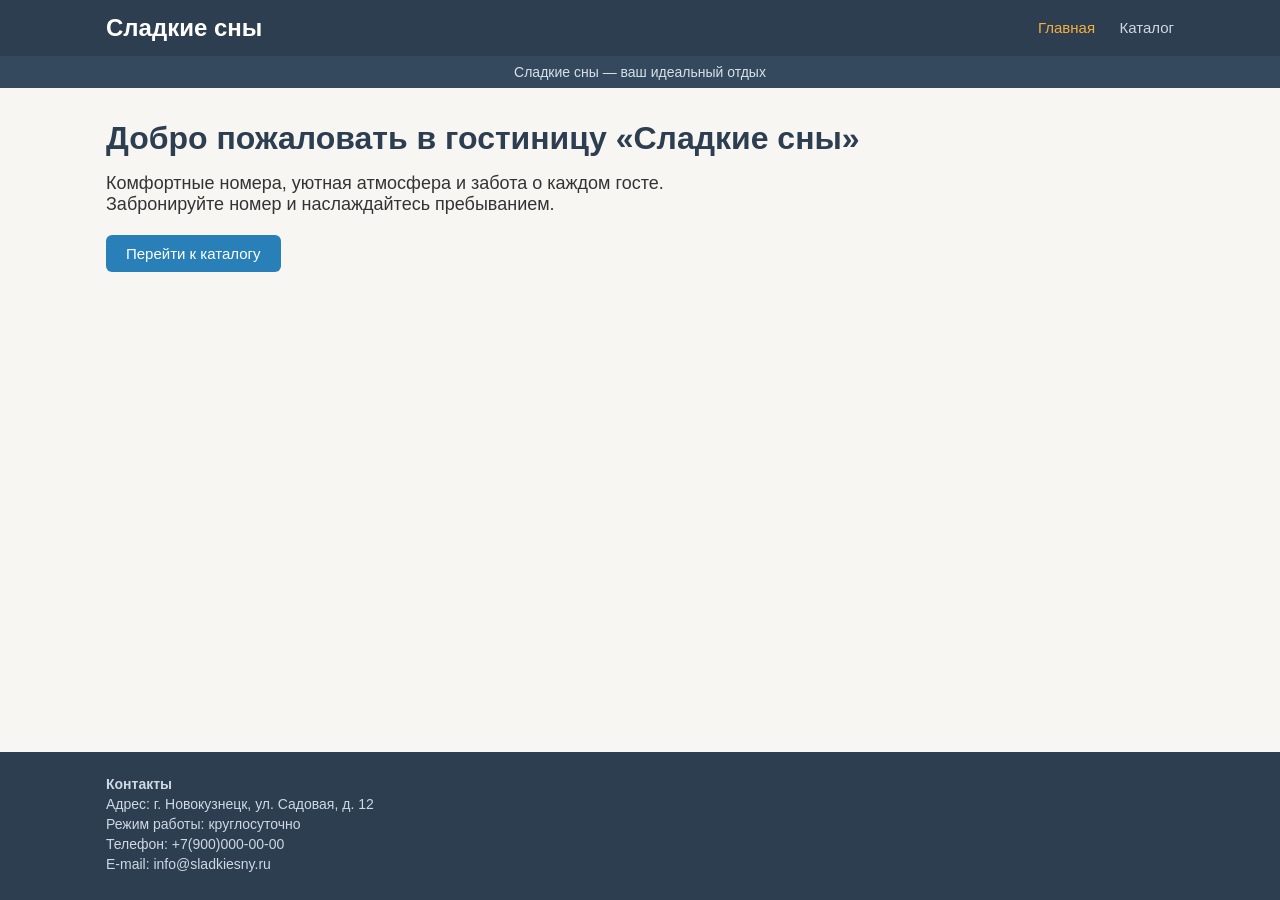
==== demo/index.html @ 1d1d8c5c "Добавить статичную GitHub Pages версию: демо сайта и навигация по заданиям - Корневой index.html — н" ====
<!DOCTYPE html>
<html lang="ru">
<head>
<meta charset="UTF-8">
<meta name="viewport" content="width=device-width, initial-scale=1.0">
<title>Сладкие сны — гостиница</title>
<link rel="stylesheet" href="assets/css/style.css">
</head>
<body>
<header class="site-header">
  <div class="container header-inner">
    <a href="index.html" class="logo">Сладкие сны</a>
    <nav class="main-nav">
      <a href="index.html" class="active">Главная</a>
      <a href="catalog.html">Каталог</a>
    </nav>
  </div>
  <div class="slogan">Сладкие сны — ваш идеальный отдых</div>
</header>

<main class="container page">
  <section class="hero">
    <h1>Добро пожаловать в гостиницу «Сладкие сны»</h1>
    <p>Комфортные номера, уютная атмосфера и забота о каждом госте.
       Забронируйте номер и наслаждайтесь пребыванием.</p>
    <a href="catalog.html" class="btn btn-primary">Перейти к каталогу</a>
  </section>
</main>

<footer class="site-footer">
  <div class="container footer-inner">
    <div class="contacts">
      <p><strong>Контакты</strong></p>
      <p>Адрес: г. Новокузнецк, ул. Садовая, д. 12</p>
      <p>Режим работы: круглосуточно</p>
      <p>Телефон: +7(900)000-00-00</p>
      <p>E-mail: info@sladkiesny.ru</p>
    </div>
  </div>
</footer>
</body>
</html>
---- demo/assets/css/style.css ----
* {
  margin: 0;
  padding: 0;
  box-sizing: border-box;
}

body {
  font-family: 'Segoe UI', Arial, sans-serif;
  color: #333;
  background: #f7f6f3;
  display: flex;
  flex-direction: column;
  min-height: 100vh;
}

.container {
  width: 100%;
  max-width: 1100px;
  margin: 0 auto;
  padding: 0 16px;
}

.site-header {
  background: #2c3e50;
  color: #fff;
}

.header-inner {
  display: flex;
  align-items: center;
  justify-content: space-between;
  padding: 14px 16px;
}

.logo {
  font-size: 24px;
  font-weight: 700;
  color: #fff;
  text-decoration: none;
}

.main-nav a {
  color: #cfd8e3;
  text-decoration: none;
  margin-left: 20px;
  font-size: 15px;
}

.main-nav a.active,
.main-nav a:hover {
  color: #f5b041;
}

.slogan {
  background: #34495e;
  text-align: center;
  padding: 8px;
  font-size: 14px;
  color: #d7e1ea;
}

.page {
  flex: 1;
  width: 100%;
  max-width: 1100px;
  margin: 0 auto;
  padding: 32px 16px;
}

h1 {
  margin-bottom: 16px;
  color: #2c3e50;
}

.hero h1 {
  font-size: 32px;
}

.hero p {
  font-size: 18px;
  max-width: 640px;
  margin-bottom: 20px;
}

.btn {
  display: inline-block;
  padding: 10px 20px;
  border: none;
  border-radius: 6px;
  cursor: pointer;
  text-decoration: none;
  font-size: 15px;
}

.btn-primary {
  background: #2980b9;
  color: #fff;
}

.btn-primary:hover {
  background: #1f6da3;
}

.btn-secondary {
  background: #95a5a6;
  color: #fff;
}

.btn-secondary:hover {
  background: #7f9496;
}

.btn-danger {
  background: #c0392b;
  color: #fff;
}

.btn-danger:hover {
  background: #a93226;
}

.btn-success {
  background: #27ae60;
  color: #fff;
}

.btn-success:hover {
  background: #229954;
}

.result-count {
  margin-bottom: 16px;
  color: #555;
}

/* Каталог */
.filter-form {
  background: #fff;
  border: 1px solid #e0e0e0;
  border-radius: 8px;
  padding: 16px;
  margin-bottom: 24px;
  display: flex;
  flex-wrap: wrap;
  gap: 16px;
  align-items: flex-end;
}

.filter-group label {
  display: block;
  font-size: 13px;
  color: #555;
  margin-bottom: 4px;
}

.filter-group select,
.filter-group input {
  padding: 8px;
  border: 1px solid #ccc;
  border-radius: 6px;
  min-width: 170px;
  font-size: 14px;
}

.filter-actions {
  display: flex;
  gap: 8px;
}

.room-grid {
  display: grid;
  grid-template-columns: repeat(auto-fill, minmax(280px, 1fr));
  gap: 24px;
}

.room-card {
  background: #fff;
  border: 1px solid #e0e0e0;
  border-radius: 8px;
  overflow: hidden;
  display: flex;
  flex-direction: column;
}

.room-card img {
  width: 100%;
  height: 170px;
  object-fit: cover;
  background: #d6d6d6;
}

.room-card h2 {
  font-size: 20px;
  padding: 12px 16px 0;
  color: #2c3e50;
}

.price {
  padding: 6px 16px;
  font-weight: 700;
  color: #2980b9;
  font-size: 17px;
}

.features {
  padding: 0 16px 12px;
  list-style: none;
  flex: 1;
}

.features li::before {
  content: '•';
  color: #7fb3d5;
  margin-right: 6px;
}

.room-card .btn {
  margin: 0 16px 16px;
}

.empty-state {
  color: #777;
  font-size: 16px;
}

/* Бронирование */
.room-summary {
  font-size: 18px;
  background: #eaf2f8;
  padding: 12px 16px;
  border-radius: 8px;
  margin-bottom: 20px;
}

.booking-form {
  background: #fff;
  border: 1px solid #e0e0e0;
  border-radius: 8px;
  padding: 24px;
  max-width: 560px;
}

.form-field {
  margin-bottom: 16px;
}

.form-field label {
  display: block;
  margin-bottom: 6px;
  font-weight: 600;
  color: #444;
}

.form-field input {
  width: 100%;
  padding: 10px;
  border: 1px solid #ccc;
  border-radius: 6px;
  font-size: 15px;
}

.form-field input.invalid {
  border-color: #e74c3c;
}

.error-text {
  color: #e74c3c;
  font-size: 13px;
  margin-top: 4px;
}

.alert {
  padding: 12px 16px;
  border-radius: 8px;
  margin-bottom: 16px;
  max-width: 560px;
}

.alert-error {
  background: #fdecea;
  color: #c0392b;
  border: 1px solid #f5b7b1;
}

.success-message {
  background: #d4efdf;
  color: #1e8449;
  padding: 12px 16px;
  border-radius: 8px;
  margin-bottom: 16px;
  max-width: 560px;
  font-weight: 600;
}

/* Формы общего вида (логин, админ) */
.auth-form {
  background: #fff;
  border: 1px solid #e0e0e0;
  border-radius: 8px;
  padding: 24px;
  max-width: 400px;
}

.auth-form .form-field input {
  width: 100%;
}

/* Подвал */
.site-footer {
  background: #2c3e50;
  color: #cfd8e3;
  padding: 24px 0;
  margin-top: auto;
}

.footer-inner .contacts p {
  margin-bottom: 4px;
  font-size: 14px;
}

/* Панель администратора */
.auth-wrap {
  max-width: 440px;
}

.admin-actions {
  margin: 0 0 20px;
  display: flex;
  gap: 8px;
}

.admin-table {
  width: 100%;
  border-collapse: collapse;
  background: #fff;
  border: 1px solid #e0e0e0;
  border-radius: 8px;
  overflow: hidden;
}

.admin-table th,
.admin-table td {
  padding: 12px 14px;
  border-bottom: 1px solid #ececec;
  text-align: left;
  font-size: 14px;
  vertical-align: top;
}

.admin-table th {
  background: #2c3e50;
  color: #fff;
  font-weight: 600;
}

.admin-table tr:last-child td {
  border-bottom: none;
}

.admin-table small {
  color: #777;
}

.status {
  display: inline-block;
  padding: 3px 10px;
  border-radius: 12px;
  font-size: 13px;
  font-weight: 600;
}

.status-новая {
  background: #fef3c7;
  color: #92600a;
}

.status-одобрена {
  background: #d4efdf;
  color: #1e8449;
}

.status-отклонена {
  background: #fdecea;
  color: #c0392b;
}

.actions {
  white-space: nowrap;
}

.actions .inline-form {
  display: inline-block;
  margin-right: 4px;
}

.btn-sm {
  padding: 6px 12px;
  font-size: 13px;
}

.hint {
  color: #777;
  font-size: 13px;
  margin: -6px 0 14px;
}

.inline-form {
  display: inline;
}
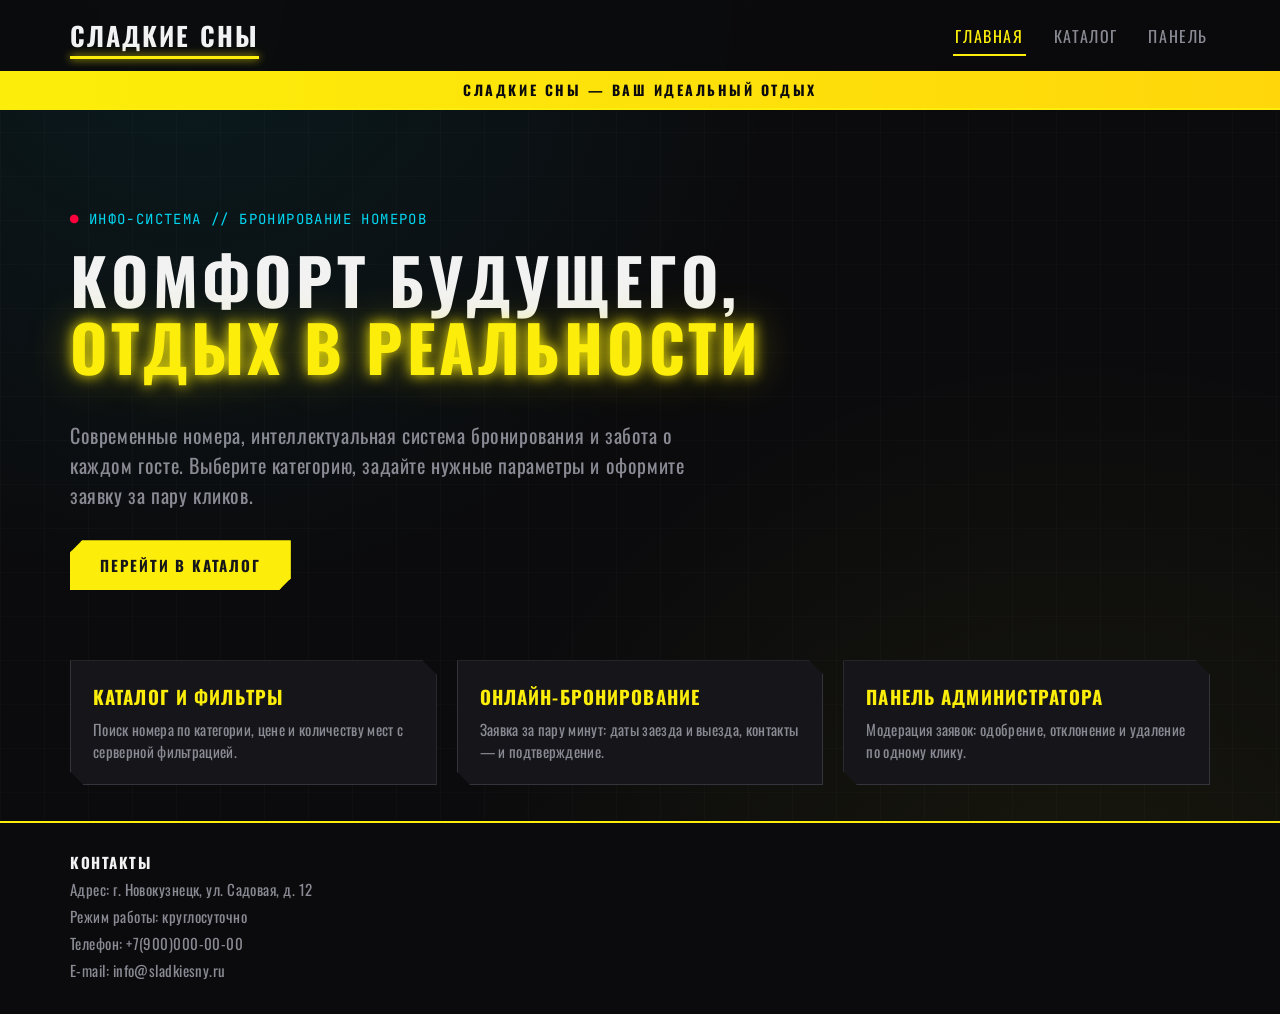
==== commit 0bd9ee60: "Киберпанк-стиль интерфейса: неоновая главная, маска телефона, слайдер картинок - Неоновый киберпанк-" ====
--- a/demo/index.html
+++ b/demo/index.html
@@ -3,8 +3,11 @@
 <head>
 <meta charset="UTF-8">
 <meta name="viewport" content="width=device-width, initial-scale=1.0">
-<title>Сладкие сны — гостиница</title>
+<title>Сладкие сны — бронь номера</title>
 <link rel="stylesheet" href="assets/css/style.css">
+<link rel="preconnect" href="https://fonts.googleapis.com">
+<link rel="preconnect" href="https://fonts.gstatic.com" crossorigin>
+<link href="https://fonts.googleapis.com/css2?family=Oswald:wght@300;400;500;600;700&family=JetBrains+Mono:wght@400;700&display=swap" rel="stylesheet">
 </head>
 <body>
 <header class="site-header">
@@ -13,6 +16,7 @@
     <nav class="main-nav">
       <a href="index.html" class="active">Главная</a>
       <a href="catalog.html">Каталог</a>
+      <a href="admin.html">Панель</a>
     </nav>
   </div>
   <div class="slogan">Сладкие сны — ваш идеальный отдых</div>
@@ -20,10 +24,28 @@
 
 <main class="container page">
   <section class="hero">
-    <h1>Добро пожаловать в гостиницу «Сладкие сны»</h1>
-    <p>Комфортные номера, уютная атмосфера и забота о каждом госте.
-       Забронируйте номер и наслаждайтесь пребыванием.</p>
-    <a href="catalog.html" class="btn btn-primary">Перейти к каталогу</a>
+    <div class="term-meta"><span class="blink">●</span> ИНФО-СИСТЕМА // БРОНИРОВАНИЕ НОМЕРОВ</div>
+    <h1 class="glitch" data-text="Комфорт будущего, отдых в реальности">
+      Комфорт будущего,<br><span class="accent-line">отдых в реальности</span>
+    </h1>
+    <p>Современные номера, интеллектуальная система бронирования и забота о каждом госте.
+       Выберите категорию, задайте нужные параметры и оформите заявку за пару кликов.</p>
+    <a href="catalog.html" class="btn btn-primary">Перейти в каталог</a>
+  </section>
+
+  <section class="feature-grid">
+    <div class="feature-card">
+      <h3>Каталог и фильтры</h3>
+      <p>Поиск номера по категории, цене и количеству мест с серверной фильтрацией.</p>
+    </div>
+    <div class="feature-card">
+      <h3>Онлайн-бронирование</h3>
+      <p>Заявка за пару минут: даты заезда и выезда, контакты — и подтверждение.</p>
+    </div>
+    <div class="feature-card">
+      <h3>Панель администратора</h3>
+      <p>Модерация заявок: одобрение, отклонение и удаление по одному клику.</p>
+    </div>
   </section>
 </main>
 
--- a/demo/assets/css/style.css
+++ b/demo/assets/css/style.css
@@ -1,3 +1,15 @@
+:root {
+  --bg: #0b0b0d;
+  --surface: #16161a;
+  --elevated: #1e1e24;
+  --text: #f2f2f2;
+  --muted: #8a8a94;
+  --accent: #fcee0a;
+  --cyan: #02d7f2;
+  --crimson: #ff003c;
+  --border: #34343c;
+}
+
 * {
   margin: 0;
   padding: 0;
@@ -5,9 +17,16 @@
 }
 
 body {
-  font-family: 'Segoe UI', Arial, sans-serif;
-  color: #333;
-  background: #f7f6f3;
+  font-family: 'Rajdhani', 'Oswald', 'Segoe UI', system-ui, sans-serif;
+  color: var(--text);
+  background: var(--bg);
+  background-image:
+    radial-gradient(circle at 15% 0%, rgba(2, 215, 242, 0.08), transparent 40%),
+    radial-gradient(circle at 85% 100%, rgba(252, 238, 10, 0.06), transparent 45%),
+    linear-gradient(rgba(255,255,255,0.015) 1px, transparent 1px),
+    linear-gradient(90deg, rgba(255,255,255,0.015) 1px, transparent 1px);
+  background-size: auto, auto, 44px 44px, 44px 44px;
+  letter-spacing: .02em;
   display: flex;
   flex-direction: column;
   min-height: 100vh;
@@ -15,158 +34,241 @@
 
 .container {
   width: 100%;
-  max-width: 1100px;
+  max-width: 1180px;
   margin: 0 auto;
-  padding: 0 16px;
-}
-
+  padding: 0 20px;
+}
+
+/* ===== Шапка ===== */
 .site-header {
-  background: #2c3e50;
-  color: #fff;
+  background: rgba(11, 11, 13, 0.92);
+  backdrop-filter: blur(6px);
+  border-bottom: 2px solid var(--accent);
+  position: sticky;
+  top: 0;
+  z-index: 50;
 }
 
 .header-inner {
   display: flex;
   align-items: center;
   justify-content: space-between;
-  padding: 14px 16px;
+  padding: 16px 20px;
 }
 
 .logo {
-  font-size: 24px;
+  font-size: 26px;
   font-weight: 700;
-  color: #fff;
+  color: var(--text);
   text-decoration: none;
+  text-transform: uppercase;
+  letter-spacing: .08em;
+  position: relative;
+}
+
+.logo::after {
+  content: '';
+  position: absolute;
+  left: 0;
+  bottom: -4px;
+  width: 100%;
+  height: 3px;
+  background: var(--accent);
+  box-shadow: 0 0 8px var(--accent);
 }
 
 .main-nav a {
-  color: #cfd8e3;
+  color: var(--muted);
   text-decoration: none;
-  margin-left: 20px;
-  font-size: 15px;
-}
-
-.main-nav a.active,
+  margin-left: 22px;
+  font-size: 16px;
+  text-transform: uppercase;
+  letter-spacing: .1em;
+  padding: 6px 2px;
+  border-bottom: 2px solid transparent;
+  transition: color .2s, border-color .2s;
+}
+
 .main-nav a:hover {
-  color: #f5b041;
+  color: var(--cyan);
+}
+
+.main-nav a.active {
+  color: var(--accent);
+  border-bottom-color: var(--accent);
 }
 
 .slogan {
-  background: #34495e;
+  background: linear-gradient(90deg, var(--accent), #ffd60a);
+  color: #0b0b0d;
   text-align: center;
   padding: 8px;
   font-size: 14px;
-  color: #d7e1ea;
-}
-
+  font-weight: 700;
+  text-transform: uppercase;
+  letter-spacing: .18em;
+}
+
+/* ===== Основное ===== */
 .page {
   flex: 1;
   width: 100%;
-  max-width: 1100px;
+  max-width: 1180px;
   margin: 0 auto;
-  padding: 32px 16px;
+  padding: 36px 20px;
+}
+
+h1, h2, h3 {
+  text-transform: uppercase;
+  letter-spacing: .06em;
 }
 
 h1 {
-  margin-bottom: 16px;
-  color: #2c3e50;
-}
-
-.hero h1 {
-  font-size: 32px;
-}
-
-.hero p {
-  font-size: 18px;
-  max-width: 640px;
-  margin-bottom: 20px;
-}
-
+  font-size: 40px;
+  color: var(--text);
+  margin-bottom: 18px;
+  position: relative;
+}
+
+h1::after {
+  content: '';
+  display: block;
+  width: 90px;
+  height: 4px;
+  background: linear-gradient(90deg, var(--accent), var(--crimson));
+  margin-top: 8px;
+}
+
+/* ===== Кнопки (неон) ===== */
 .btn {
   display: inline-block;
-  padding: 10px 20px;
-  border: none;
-  border-radius: 6px;
+  padding: 12px 28px;
+  border: 2px solid var(--accent);
+  border-radius: 0;
+  background: transparent;
+  color: var(--accent);
   cursor: pointer;
   text-decoration: none;
+  text-transform: uppercase;
+  letter-spacing: .12em;
+  font-weight: 700;
+  font-family: inherit;
   font-size: 15px;
+  transition: background .2s, color .2s, box-shadow .2s;
+  position: relative;
+  clip-path: polygon(12px 0, 100% 0, 100% calc(100% - 12px), calc(100% - 12px) 100%, 0 100%, 0 12px);
+}
+
+.btn:hover {
+  background: var(--accent);
+  color: #0b0b0d;
+  box-shadow: 0 0 12px var(--accent), 0 0 34px var(--accent);
 }
 
 .btn-primary {
-  background: #2980b9;
+  background: var(--accent);
+  color: #16161a;
+}
+
+.btn-primary:hover {
+  box-shadow: 0 0 14px var(--accent), 0 0 40px var(--accent);
+}
+
+.btn-secondary {
+  border-color: var(--cyan);
+  color: var(--cyan);
+}
+
+.btn-secondary:hover {
+  background: var(--cyan);
+  color: #0b0b0d;
+  box-shadow: 0 0 12px var(--cyan), 0 0 32px var(--cyan);
+}
+
+.btn-danger {
+  border-color: var(--crimson);
+  color: var(--crimson);
+}
+
+.btn-danger:hover {
+  background: var(--crimson);
   color: #fff;
-}
-
-.btn-primary:hover {
-  background: #1f6da3;
-}
-
-.btn-secondary {
-  background: #95a5a6;
-  color: #fff;
-}
-
-.btn-secondary:hover {
-  background: #7f9496;
-}
-
-.btn-danger {
-  background: #c0392b;
-  color: #fff;
-}
-
-.btn-danger:hover {
-  background: #a93226;
+  box-shadow: 0 0 12px var(--crimson), 0 0 32px var(--crimson);
 }
 
 .btn-success {
-  background: #27ae60;
-  color: #fff;
+  border-color: #39ff88;
+  color: #39ff88;
 }
 
 .btn-success:hover {
-  background: #229954;
-}
-
+  background: #39ff88;
+  color: #0b0b0d;
+  box-shadow: 0 0 12px #39ff88, 0 0 32px #39ff88;
+}
+
+.btn-sm {
+  padding: 6px 14px;
+  font-size: 13px;
+}
+
+/* ===== Счётчик результатов ===== */
 .result-count {
-  margin-bottom: 16px;
-  color: #555;
-}
-
-/* Каталог */
+  margin-bottom: 20px;
+  color: var(--cyan);
+  font-size: 16px;
+  text-transform: uppercase;
+  letter-spacing: .08em;
+}
+
+/* ===== Каталог: фильтры ===== */
 .filter-form {
-  background: #fff;
-  border: 1px solid #e0e0e0;
-  border-radius: 8px;
-  padding: 16px;
-  margin-bottom: 24px;
+  background: var(--surface);
+  border: 1px solid var(--border);
+  border-left: 4px solid var(--accent);
+  padding: 18px;
+  margin-bottom: 28px;
   display: flex;
   flex-wrap: wrap;
   gap: 16px;
   align-items: flex-end;
+  clip-path: polygon(0 0, 100% 0, 100% calc(100% - 14px), calc(100% - 14px) 100%, 0 100%);
 }
 
 .filter-group label {
   display: block;
   font-size: 13px;
-  color: #555;
-  margin-bottom: 4px;
+  color: var(--muted);
+  margin-bottom: 5px;
+  text-transform: uppercase;
+  letter-spacing: .1em;
 }
 
 .filter-group select,
 .filter-group input {
-  padding: 8px;
-  border: 1px solid #ccc;
-  border-radius: 6px;
+  padding: 9px;
+  background: var(--bg);
+  color: var(--text);
+  border: 1px solid var(--border);
+  border-radius: 0;
   min-width: 170px;
   font-size: 14px;
+  font-family: inherit;
+  transition: border-color .2s;
+}
+
+.filter-group select:focus,
+.filter-group input:focus {
+  outline: none;
+  border-color: var(--cyan);
 }
 
 .filter-actions {
   display: flex;
-  gap: 8px;
-}
-
+  gap: 10px;
+}
+
+/* ===== Сетка номеров ===== */
 .room-grid {
   display: grid;
   grid-template-columns: repeat(auto-fill, minmax(280px, 1fr));
@@ -174,70 +276,290 @@
 }
 
 .room-card {
-  background: #fff;
-  border: 1px solid #e0e0e0;
-  border-radius: 8px;
+  background: var(--surface);
+  border: 1px solid var(--border);
   overflow: hidden;
   display: flex;
   flex-direction: column;
+  position: relative;
+  transition: border-color .25s, box-shadow .25s, transform .25s;
+  clip-path: polygon(0 0, 100% 0, 100% calc(100% - 16px), calc(100% - 16px) 100%, 0 100%);
+}
+
+.room-card:hover {
+  border-color: var(--accent);
+  box-shadow: 0 0 18px rgba(252, 238, 10, 0.25), 0 0 40px rgba(252, 238, 10, 0.1);
+  transform: translateY(-3px);
 }
 
 .room-card img {
   width: 100%;
-  height: 170px;
+  height: 180px;
   object-fit: cover;
-  background: #d6d6d6;
+  background: #232330;
 }
 
 .room-card h2 {
-  font-size: 20px;
-  padding: 12px 16px 0;
-  color: #2c3e50;
+  font-size: 24px;
+  padding: 14px 16px 4px;
+  color: var(--text);
+  letter-spacing: .06em;
 }
 
 .price {
-  padding: 6px 16px;
+  padding: 4px 16px;
   font-weight: 700;
-  color: #2980b9;
-  font-size: 17px;
+  color: var(--crimson);
+  font-size: 19px;
+  letter-spacing: .04em;
 }
 
 .features {
-  padding: 0 16px 12px;
+  padding: 0 16px 14px;
   list-style: none;
   flex: 1;
+  font-size: 15px;
 }
 
 .features li::before {
-  content: '•';
-  color: #7fb3d5;
-  margin-right: 6px;
+  content: '>';
+  color: var(--cyan);
+  margin-right: 8px;
+  font-weight: 700;
 }
 
 .room-card .btn {
-  margin: 0 16px 16px;
+  margin: 0 16px 18px;
 }
 
 .empty-state {
-  color: #777;
+  color: var(--muted);
   font-size: 16px;
-}
-
-/* Бронирование */
+  text-transform: uppercase;
+  letter-spacing: .06em;
+}
+
+/* ===== Hero (главная) ===== */
+.hero {
+  position: relative;
+  padding: 64px 0 30px;
+}
+
+.hero h1 {
+  font-size: 64px;
+  line-height: 1.05;
+  color: var(--text);
+  max-width: 860px;
+}
+
+.hero h1 .accent-line {
+  color: var(--accent);
+  text-shadow: 0 0 14px var(--accent), 0 0 44px rgba(252, 238, 10, 0.4);
+}
+
+.hero p {
+  font-size: 20px;
+  max-width: 640px;
+  margin: 22px 0 30px;
+  color: var(--muted);
+  letter-spacing: .03em;
+}
+
+.hero .term-meta {
+  font-family: 'JetBrains Mono', 'Consolas', monospace;
+  color: var(--cyan);
+  font-size: 14px;
+  text-transform: uppercase;
+  letter-spacing: .1em;
+  margin-bottom: 18px;
+}
+
+.hero .term-meta .blink {
+  color: var(--crimson);
+  animation: blink 1.1s step-start infinite;
+}
+
+@keyframes blink {
+  0%, 100% { opacity: 1; }
+  50% { opacity: 0; }
+}
+
+/* ===== Глитч-заголовок ===== */
+.glitch {
+  position: relative;
+  display: inline-block;
+}
+
+.glitch::before,
+.glitch::after {
+  content: attr(data-text);
+  position: absolute;
+  inset: 0;
+  overflow: hidden;
+  clip-path: inset(0 0 100% 0);
+}
+
+.glitch::before {
+  color: var(--cyan);
+  animation: glitch-a 3.2s infinite;
+}
+
+.glitch::after {
+  color: var(--crimson);
+  animation: glitch-b 3.2s infinite;
+}
+
+@keyframes glitch-a {
+  0%, 90%, 100% { transform: translate(0, 0); clip-path: inset(0 0 100% 0); }
+  92% { transform: translate(-2px, 0); clip-path: inset(0 0 55% 0); }
+  95% { transform: translate(2px, 0); clip-path: inset(0 0 25% 0); }
+  97% { transform: translate(-1px, 0); clip-path: inset(0 0 70% 0); }
+}
+
+@keyframes glitch-b {
+  0%, 90%, 100% { transform: translate(0, 0); clip-path: inset(0 0 100% 0); }
+  92% { transform: translate(2px, 1px); clip-path: inset(0 0 30% 0); }
+  95% { transform: translate(-2px, -1px); clip-path: inset(0 0 60% 0); }
+  97% { transform: translate(1px, 0); clip-path: inset(0 0 10% 0); }
+}
+
+/* ===== Карточки возможностей (главная) ===== */
+.feature-grid {
+  display: grid;
+  grid-template-columns: repeat(auto-fit, minmax(240px, 1fr));
+  gap: 20px;
+  margin: 40px 0 0;
+}
+
+.feature-card {
+  background: var(--surface);
+  border: 1px solid var(--border);
+  padding: 22px;
+  position: relative;
+  clip-path: polygon(0 0, calc(100% - 14px) 0, 100% 14px, 100% 100%, 14px 100%, 0 calc(100% - 14px));
+  transition: border-color .2s, box-shadow .2s;
+}
+
+.feature-card:hover {
+  border-color: var(--cyan);
+  box-shadow: 0 0 16px rgba(2, 215, 242, 0.2);
+}
+
+.feature-card h3 {
+  color: var(--accent);
+  margin-bottom: 8px;
+}
+
+.feature-card p {
+  color: var(--muted);
+  font-size: 15px;
+}
+
+/* ===== Слайдер (бронирование) ===== */
+.gallery {
+  position: relative;
+  margin-bottom: 26px;
+  border: 1px solid var(--border);
+  overflow: hidden;
+}
+
+.gallery-clip {
+  position: relative;
+  height: 300px;
+  overflow: hidden;
+}
+
+.gallery-slide {
+  position: absolute;
+  inset: 0;
+  opacity: 0;
+  transition: opacity .6s ease;
+}
+
+.gallery-slide.active {
+  opacity: 1;
+}
+
+.gallery-slide img {
+  width: 100%;
+  height: 100%;
+  object-fit: cover;
+  background: #232330;
+}
+
+.gallery-btn {
+  position: absolute;
+  top: 50%;
+  transform: translateY(-50%);
+  background: rgba(11, 11, 13, 0.75);
+  color: var(--accent);
+  border: 1px solid var(--accent);
+  width: 42px;
+  height: 42px;
+  font-size: 20px;
+  cursor: pointer;
+  z-index: 5;
+  transition: background .2s;
+}
+
+.gallery-btn:hover {
+  background: var(--accent);
+  color: #0b0b0d;
+}
+
+.gallery-prev {
+  left: 8px;
+}
+
+.gallery-next {
+  right: 8px;
+}
+
+.gallery-dots {
+  position: absolute;
+  bottom: 10px;
+  left: 0;
+  right: 0;
+  display: flex;
+  justify-content: center;
+  gap: 8px;
+  z-index: 5;
+}
+
+.gallery-dot {
+  width: 10px;
+  height: 10px;
+  border: 1px solid var(--accent);
+  background: transparent;
+  cursor: pointer;
+  padding: 0;
+  transform: rotate(45deg);
+  transition: background .2s;
+}
+
+.gallery-dot.active {
+  background: var(--accent);
+}
+
+/* ===== Бронирование ===== */
 .room-summary {
   font-size: 18px;
-  background: #eaf2f8;
-  padding: 12px 16px;
-  border-radius: 8px;
-  margin-bottom: 20px;
+  background: var(--surface);
+  border-left: 4px solid var(--cyan);
+  padding: 14px 18px;
+  margin-bottom: 22px;
+  text-transform: uppercase;
+  letter-spacing: .05em;
+  clip-path: polygon(0 0, 100% 0, 100% calc(100% - 10px), calc(100% - 10px) 100%, 0 100%);
 }
 
 .booking-form {
-  background: #fff;
-  border: 1px solid #e0e0e0;
-  border-radius: 8px;
+  background: var(--surface);
+  border: 1px solid var(--border);
+  border-left: 4px solid var(--accent);
   padding: 24px;
   max-width: 560px;
+  clip-path: polygon(0 0, calc(100% - 14px) 0, 100% 14px, 100% 100%, 0 100%);
 }
 
 .form-field {
@@ -248,144 +570,161 @@
   display: block;
   margin-bottom: 6px;
   font-weight: 600;
-  color: #444;
+  color: var(--muted);
+  text-transform: uppercase;
+  letter-spacing: .1em;
+  font-size: 14px;
 }
 
 .form-field input {
   width: 100%;
-  padding: 10px;
-  border: 1px solid #ccc;
-  border-radius: 6px;
+  padding: 11px;
+  background: var(--bg);
+  color: var(--text);
+  border: 1px solid var(--border);
+  border-radius: 0;
   font-size: 15px;
+  font-family: inherit;
+  transition: border-color .2s, box-shadow .2s;
+}
+
+.form-field input:focus {
+  outline: none;
+  border-color: var(--cyan);
+  box-shadow: 0 0 8px rgba(2, 215, 242, 0.25);
 }
 
 .form-field input.invalid {
-  border-color: #e74c3c;
+  border-color: var(--crimson);
 }
 
 .error-text {
-  color: #e74c3c;
+  color: var(--crimson);
   font-size: 13px;
   margin-top: 4px;
 }
 
 .alert {
-  padding: 12px 16px;
-  border-radius: 8px;
-  margin-bottom: 16px;
-  max-width: 560px;
-}
-
-.alert-error {
-  background: #fdecea;
-  color: #c0392b;
-  border: 1px solid #f5b7b1;
+  padding: 14px 18px;
+  margin-bottom: 18px;
+  max-width: 600px;
+  border: 1px solid var(--crimson);
+  color: var(--crimson);
+  background: rgba(255, 0, 60, 0.08);
+  clip-path: polygon(0 0, calc(100% - 10px) 0, 100% 10px, 100% 100%, 0 100%);
 }
 
 .success-message {
-  background: #d4efdf;
-  color: #1e8449;
-  padding: 12px 16px;
-  border-radius: 8px;
-  margin-bottom: 16px;
-  max-width: 560px;
+  background: rgba(57, 255, 136, 0.1);
+  color: #39ff88;
+  border: 1px solid #39ff88;
+  padding: 14px 18px;
+  margin-bottom: 18px;
+  max-width: 600px;
   font-weight: 600;
-}
-
-/* Формы общего вида (логин, админ) */
+  clip-path: polygon(0 0, calc(100% - 10px) 0, 100% 10px, 100% 100%, 0 100%);
+}
+
+.hint {
+  color: var(--muted);
+  font-size: 13px;
+  margin: -6px 0 14px;
+  letter-spacing: .02em;
+}
+
+/* ===== Авторизация ===== */
+.auth-wrap {
+  max-width: 460px;
+}
+
 .auth-form {
-  background: #fff;
-  border: 1px solid #e0e0e0;
-  border-radius: 8px;
+  background: var(--surface);
+  border: 1px solid var(--border);
+  border-left: 4px solid var(--accent);
   padding: 24px;
-  max-width: 400px;
+  max-width: 420px;
+  margin-top: 16px;
+  clip-path: polygon(0 0, calc(100% - 14px) 0, 100% 14px, 100% 100%, 0 100%);
 }
 
 .auth-form .form-field input {
   width: 100%;
 }
 
-/* Подвал */
-.site-footer {
-  background: #2c3e50;
-  color: #cfd8e3;
-  padding: 24px 0;
-  margin-top: auto;
-}
-
-.footer-inner .contacts p {
-  margin-bottom: 4px;
-  font-size: 14px;
-}
-
-/* Панель администратора */
-.auth-wrap {
-  max-width: 440px;
-}
-
+/* ===== Панель администратора ===== */
 .admin-actions {
   margin: 0 0 20px;
   display: flex;
-  gap: 8px;
+  gap: 10px;
 }
 
 .admin-table {
   width: 100%;
   border-collapse: collapse;
-  background: #fff;
-  border: 1px solid #e0e0e0;
-  border-radius: 8px;
-  overflow: hidden;
+  background: var(--surface);
+  border: 1px solid var(--border);
 }
 
 .admin-table th,
 .admin-table td {
   padding: 12px 14px;
-  border-bottom: 1px solid #ececec;
+  border-bottom: 1px solid var(--border);
   text-align: left;
   font-size: 14px;
   vertical-align: top;
 }
 
 .admin-table th {
-  background: #2c3e50;
-  color: #fff;
-  font-weight: 600;
+  background: var(--bg);
+  color: var(--accent);
+  font-weight: 700;
+  text-transform: uppercase;
+  letter-spacing: .08em;
 }
 
 .admin-table tr:last-child td {
   border-bottom: none;
 }
 
+.admin-table tr:hover td {
+  background: rgba(2, 215, 242, 0.04);
+}
+
 .admin-table small {
-  color: #777;
+  color: var(--muted);
 }
 
 .status {
   display: inline-block;
-  padding: 3px 10px;
-  border-radius: 12px;
+  padding: 3px 12px;
   font-size: 13px;
-  font-weight: 600;
+  font-weight: 700;
+  text-transform: uppercase;
+  letter-spacing: .06em;
+  border: 1px solid;
 }
 
 .status-новая {
-  background: #fef3c7;
-  color: #92600a;
+  color: var(--accent);
+  border-color: var(--accent);
 }
 
 .status-одобрена {
-  background: #d4efdf;
-  color: #1e8449;
+  color: #39ff88;
+  border-color: #39ff88;
 }
 
 .status-отклонена {
-  background: #fdecea;
-  color: #c0392b;
+  color: var(--crimson);
+  border-color: var(--crimson);
 }
 
 .actions {
   white-space: nowrap;
+}
+
+.inline-form {
+  display: inline;
 }
 
 .actions .inline-form {
@@ -393,17 +732,44 @@
   margin-right: 4px;
 }
 
-.btn-sm {
-  padding: 6px 12px;
+/* ===== Подвал ===== */
+.site-footer {
+  background: var(--bg);
+  border-top: 2px solid var(--accent);
+  padding: 28px 0;
+  margin-top: auto;
+  position: relative;
+}
+
+.site-footer::before {
+  content: '';
+  position: absolute;
+  top: -2px;
+  left: 0;
+  height: 2px;
+  background: linear-gradient(90deg, var(--accent), var(--cyan), var(--crimson));
+  filter: blur(1px);
+}
+
+.footer-inner .contacts p {
+  margin-bottom: 5px;
+  font-size: 15px;
+  color: var(--muted);
+  letter-spacing: .03em;
+}
+
+.footer-inner .contacts strong {
+  color: var(--text);
+  text-transform: uppercase;
+  letter-spacing: .1em;
+}
+
+/* ===== Утилиты ===== */
+.code-tag {
+  background: var(--bg);
+  border: 1px solid var(--border);
+  padding: 2px 8px;
+  font-family: 'JetBrains Mono', 'Consolas', monospace;
+  color: var(--cyan);
   font-size: 13px;
-}
-
-.hint {
-  color: #777;
-  font-size: 13px;
-  margin: -6px 0 14px;
-}
-
-.inline-form {
-  display: inline;
 }
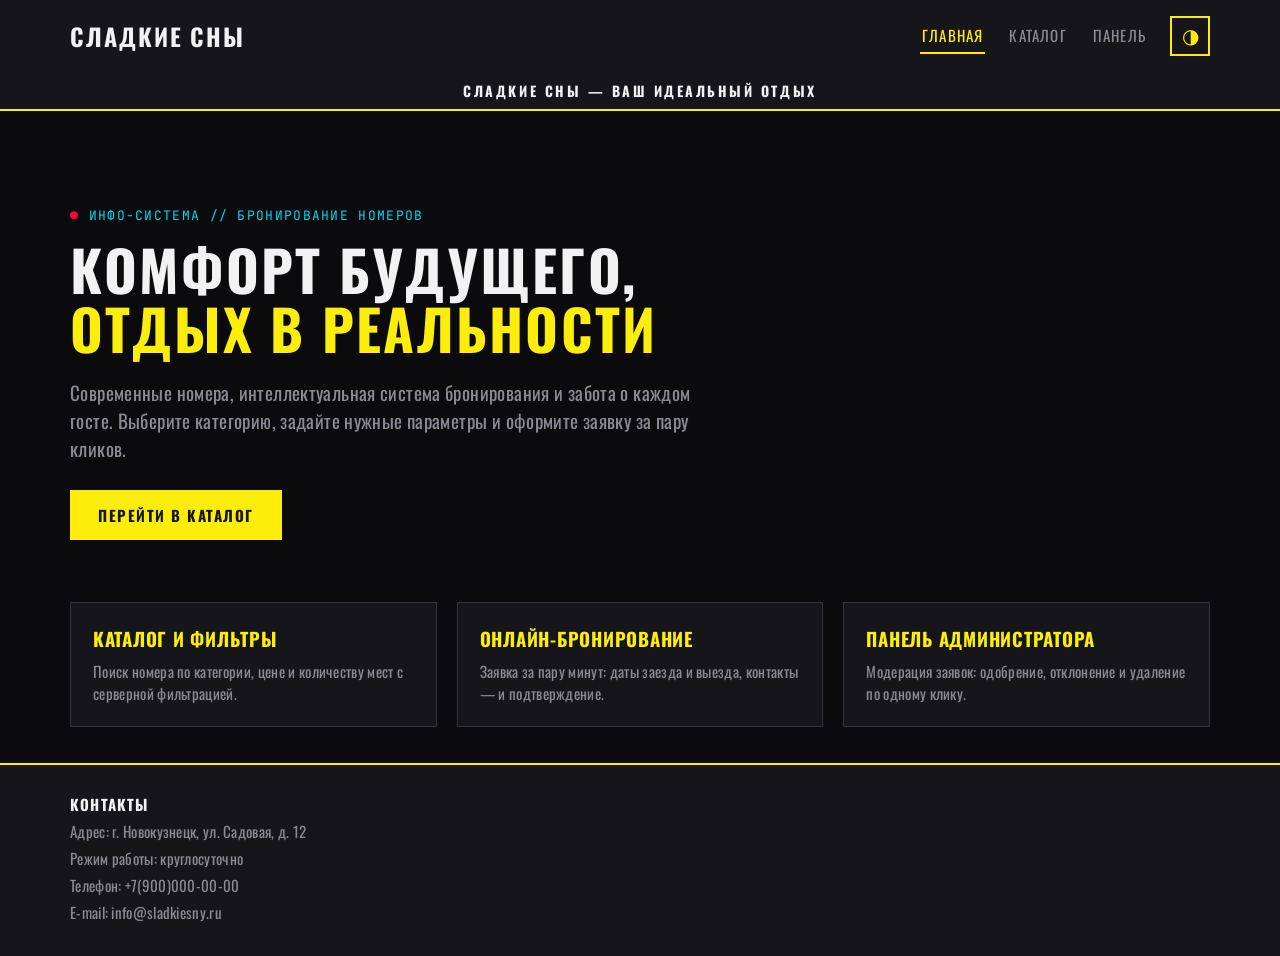
==== commit fc49db1a: "Переключение тем и улучшенное оформление на GitHub Pages - Двухтемный CSS (тёмный киберпанк-с-эффект" ====
--- a/demo/index.html
+++ b/demo/index.html
@@ -17,6 +17,10 @@
       <a href="index.html" class="active">Главная</a>
       <a href="catalog.html">Каталог</a>
       <a href="admin.html">Панель</a>
+      <button type="button" class="theme-toggle" id="themeToggle" title="Сменить тему" aria-label="Сменить тему">
+        <span class="icon-moon">&#9681;</span>
+        <span class="icon-sun" hidden>&#9728;</span>
+      </button>
     </nav>
   </div>
   <div class="slogan">Сладкие сны — ваш идеальный отдых</div>
@@ -60,5 +64,6 @@
     </div>
   </div>
 </footer>
+<script src="assets/js/theme.js"></script>
 </body>
 </html>
--- a/demo/assets/css/style.css
+++ b/demo/assets/css/style.css
@@ -1,3 +1,9 @@
+/* ============================================================
+   «Сладкие сны» — адаптивный CSS с переключением тем
+   theme-neon  (по умолчанию): тёмный киберпанк с эффектами
+   theme-light:              светлый чистый, без эффектов
+   ============================================================ */
+
 :root {
   --bg: #0b0b0d;
   --surface: #16161a;
@@ -7,7 +13,23 @@
   --accent: #fcee0a;
   --cyan: #02d7f2;
   --crimson: #ff003c;
+  --success: #39ff88;
   --border: #34343c;
+  --font-ui: 'Oswald', 'Segoe UI', system-ui, sans-serif;
+  --font-mono: 'JetBrains Mono', 'Consolas', monospace;
+}
+
+html.theme-light {
+  --bg: #f5f6f8;
+  --surface: #ffffff;
+  --elevated: #f0f1f4;
+  --text: #1c1e26;
+  --muted: #6b7280;
+  --accent: #2563eb;
+  --cyan: #0891b2;
+  --crimson: #dc2626;
+  --success: #16a34a;
+  --border: #e2e5ea;
 }
 
 * {
@@ -17,19 +39,24 @@
 }
 
 body {
-  font-family: 'Rajdhani', 'Oswald', 'Segoe UI', system-ui, sans-serif;
+  font-family: var(--font-ui);
+  font-weight: 400;
   color: var(--text);
   background: var(--bg);
+  letter-spacing: .02em;
+  display: flex;
+  flex-direction: column;
+  min-height: 100vh;
+  transition: background .3s, color .3s;
+}
+
+html.theme-neon body {
   background-image:
     radial-gradient(circle at 15% 0%, rgba(2, 215, 242, 0.08), transparent 40%),
     radial-gradient(circle at 85% 100%, rgba(252, 238, 10, 0.06), transparent 45%),
     linear-gradient(rgba(255,255,255,0.015) 1px, transparent 1px),
     linear-gradient(90deg, rgba(255,255,255,0.015) 1px, transparent 1px);
   background-size: auto, auto, 44px 44px, 44px 44px;
-  letter-spacing: .02em;
-  display: flex;
-  flex-direction: column;
-  min-height: 100vh;
 }
 
 .container {
@@ -41,23 +68,29 @@
 
 /* ===== Шапка ===== */
 .site-header {
-  background: rgba(11, 11, 13, 0.92);
-  backdrop-filter: blur(6px);
+  background: var(--surface);
   border-bottom: 2px solid var(--accent);
   position: sticky;
   top: 0;
   z-index: 50;
 }
 
+html.theme-neon .site-header {
+  background: rgba(11, 11, 13, 0.92);
+  backdrop-filter: blur(6px);
+}
+
 .header-inner {
   display: flex;
   align-items: center;
   justify-content: space-between;
+  gap: 12px;
   padding: 16px 20px;
+  flex-wrap: wrap;
 }
 
 .logo {
-  font-size: 26px;
+  font-size: 24px;
   font-weight: 700;
   color: var(--text);
   text-decoration: none;
@@ -66,7 +99,7 @@
   position: relative;
 }
 
-.logo::after {
+html.theme-neon .logo::after {
   content: '';
   position: absolute;
   left: 0;
@@ -77,13 +110,20 @@
   box-shadow: 0 0 8px var(--accent);
 }
 
+.main-nav {
+  display: flex;
+  align-items: center;
+  flex-wrap: wrap;
+  gap: 4px;
+}
+
 .main-nav a {
   color: var(--muted);
   text-decoration: none;
-  margin-left: 22px;
-  font-size: 16px;
-  text-transform: uppercase;
-  letter-spacing: .1em;
+  margin-left: 18px;
+  font-size: 15px;
+  text-transform: uppercase;
+  letter-spacing: .08em;
   padding: 6px 2px;
   border-bottom: 2px solid transparent;
   transition: color .2s, border-color .2s;
@@ -98,15 +138,54 @@
   border-bottom-color: var(--accent);
 }
 
+/* Переключатель темы */
+.theme-toggle {
+  background: var(--surface);
+  color: var(--accent);
+  border: 2px solid var(--accent);
+  width: 40px;
+  height: 40px;
+  margin-left: 18px;
+  font-size: 20px;
+  line-height: 1;
+  cursor: pointer;
+  display: inline-flex;
+  align-items: center;
+  justify-content: center;
+  transition: background .2s, color .2s, box-shadow .2s;
+}
+
+.theme-toggle:hover {
+  background: var(--accent);
+  color: var(--bg);
+}
+
+html.theme-neon .theme-toggle {
+  clip-path: polygon(8px 0, 100% 0, 100% calc(100% - 8px), calc(100% - 8px) 100%, 0 100%, 0 8px);
+}
+
+.theme-toggle[hidden] {
+  display: none;
+}
+
 .slogan {
-  background: linear-gradient(90deg, var(--accent), #ffd60a);
-  color: #0b0b0d;
   text-align: center;
   padding: 8px;
   font-size: 14px;
   font-weight: 700;
   text-transform: uppercase;
   letter-spacing: .18em;
+}
+
+html.theme-neon .slogan {
+  background: linear-gradient(90deg, var(--accent), #ffd60a);
+  color: #0b0b0d;
+}
+
+html.theme-light .slogan {
+  background: var(--accent);
+  color: #fff;
+  letter-spacing: .08em;
 }
 
 /* ===== Основное ===== */
@@ -120,17 +199,17 @@
 
 h1, h2, h3 {
   text-transform: uppercase;
-  letter-spacing: .06em;
+  letter-spacing: .04em;
 }
 
 h1 {
-  font-size: 40px;
+  font-size: 36px;
   color: var(--text);
   margin-bottom: 18px;
   position: relative;
 }
 
-h1::after {
+html.theme-neon h1::after {
   content: '';
   display: block;
   width: 90px;
@@ -139,10 +218,15 @@
   margin-top: 8px;
 }
 
-/* ===== Кнопки (неон) ===== */
+html.theme-light h1 {
+  border-left: 5px solid var(--accent);
+  padding-left: 14px;
+}
+
+/* ===== Кнопки ===== */
 .btn {
   display: inline-block;
-  padding: 12px 28px;
+  padding: 12px 26px;
   border: 2px solid var(--accent);
   border-radius: 0;
   background: transparent;
@@ -150,19 +234,17 @@
   cursor: pointer;
   text-decoration: none;
   text-transform: uppercase;
-  letter-spacing: .12em;
+  letter-spacing: .1em;
   font-weight: 700;
   font-family: inherit;
   font-size: 15px;
   transition: background .2s, color .2s, box-shadow .2s;
-  position: relative;
-  clip-path: polygon(12px 0, 100% 0, 100% calc(100% - 12px), calc(100% - 12px) 100%, 0 100%, 0 12px);
 }
 
 .btn:hover {
   background: var(--accent);
-  color: #0b0b0d;
-  box-shadow: 0 0 12px var(--accent), 0 0 34px var(--accent);
+  color: var(--bg);
+  box-shadow: 0 0 10px var(--accent), 0 0 28px var(--accent);
 }
 
 .btn-primary {
@@ -170,8 +252,8 @@
   color: #16161a;
 }
 
-.btn-primary:hover {
-  box-shadow: 0 0 14px var(--accent), 0 0 40px var(--accent);
+html.theme-light .btn-primary {
+  color: #fff;
 }
 
 .btn-secondary {
@@ -182,7 +264,7 @@
 .btn-secondary:hover {
   background: var(--cyan);
   color: #0b0b0d;
-  box-shadow: 0 0 12px var(--cyan), 0 0 32px var(--cyan);
+  box-shadow: 0 0 10px var(--cyan), 0 0 26px var(--cyan);
 }
 
 .btn-danger {
@@ -193,23 +275,29 @@
 .btn-danger:hover {
   background: var(--crimson);
   color: #fff;
-  box-shadow: 0 0 12px var(--crimson), 0 0 32px var(--crimson);
 }
 
 .btn-success {
-  border-color: #39ff88;
-  color: #39ff88;
+  border-color: var(--success);
+  color: var(--success);
 }
 
 .btn-success:hover {
-  background: #39ff88;
+  background: var(--success);
   color: #0b0b0d;
-  box-shadow: 0 0 12px #39ff88, 0 0 32px #39ff88;
 }
 
 .btn-sm {
   padding: 6px 14px;
   font-size: 13px;
+}
+
+html.theme-neon .btn {
+  clip-path: polygon(12px 0, 100% 0, 100% calc(100% - 12px), calc(100% - 12px) 100%, 0 100%, 0 12px);
+}
+
+html.theme-light .btn {
+  border-radius: 8px;
 }
 
 /* ===== Счётчик результатов ===== */
@@ -218,7 +306,7 @@
   color: var(--cyan);
   font-size: 16px;
   text-transform: uppercase;
-  letter-spacing: .08em;
+  letter-spacing: .06em;
 }
 
 /* ===== Каталог: фильтры ===== */
@@ -232,7 +320,15 @@
   flex-wrap: wrap;
   gap: 16px;
   align-items: flex-end;
+}
+
+html.theme-neon .filter-form {
   clip-path: polygon(0 0, 100% 0, 100% calc(100% - 14px), calc(100% - 14px) 100%, 0 100%);
+}
+
+html.theme-light .filter-form {
+  border-radius: 10px;
+  box-shadow: 0 1px 3px rgba(0,0,0,.05);
 }
 
 .filter-group label {
@@ -241,7 +337,7 @@
   color: var(--muted);
   margin-bottom: 5px;
   text-transform: uppercase;
-  letter-spacing: .1em;
+  letter-spacing: .08em;
 }
 
 .filter-group select,
@@ -257,6 +353,11 @@
   transition: border-color .2s;
 }
 
+html.theme-light .filter-group select,
+html.theme-light .filter-group input {
+  border-radius: 6px;
+}
+
 .filter-group select:focus,
 .filter-group input:focus {
   outline: none;
@@ -281,15 +382,25 @@
   overflow: hidden;
   display: flex;
   flex-direction: column;
-  position: relative;
   transition: border-color .25s, box-shadow .25s, transform .25s;
-  clip-path: polygon(0 0, 100% 0, 100% calc(100% - 16px), calc(100% - 16px) 100%, 0 100%);
 }
 
 .room-card:hover {
   border-color: var(--accent);
+  transform: translateY(-3px);
+}
+
+html.theme-neon .room-card {
+  clip-path: polygon(0 0, 100% 0, 100% calc(100% - 16px), calc(100% - 16px) 100%, 0 100%);
+}
+
+html.theme-neon .room-card:hover {
   box-shadow: 0 0 18px rgba(252, 238, 10, 0.25), 0 0 40px rgba(252, 238, 10, 0.1);
-  transform: translateY(-3px);
+}
+
+html.theme-light .room-card {
+  border-radius: 12px;
+  box-shadow: 0 1px 4px rgba(0,0,0,.06);
 }
 
 .room-card img {
@@ -300,18 +411,22 @@
 }
 
 .room-card h2 {
-  font-size: 24px;
+  font-size: 22px;
   padding: 14px 16px 4px;
   color: var(--text);
-  letter-spacing: .06em;
+  letter-spacing: .05em;
 }
 
 .price {
   padding: 4px 16px;
   font-weight: 700;
   color: var(--crimson);
-  font-size: 19px;
-  letter-spacing: .04em;
+  font-size: 18px;
+  letter-spacing: .03em;
+}
+
+html.theme-light .price {
+  color: var(--accent);
 }
 
 .features {
@@ -328,6 +443,10 @@
   font-weight: 700;
 }
 
+html.theme-light .features li::before {
+  content: '•';
+}
+
 .room-card .btn {
   margin: 0 16px 18px;
 }
@@ -336,17 +455,17 @@
   color: var(--muted);
   font-size: 16px;
   text-transform: uppercase;
-  letter-spacing: .06em;
+  letter-spacing: .05em;
 }
 
 /* ===== Hero (главная) ===== */
 .hero {
   position: relative;
-  padding: 64px 0 30px;
+  padding: 60px 0 26px;
 }
 
 .hero h1 {
-  font-size: 64px;
+  font-size: 56px;
   line-height: 1.05;
   color: var(--text);
   max-width: 860px;
@@ -354,24 +473,27 @@
 
 .hero h1 .accent-line {
   color: var(--accent);
+}
+
+html.theme-neon .hero h1 .accent-line {
   text-shadow: 0 0 14px var(--accent), 0 0 44px rgba(252, 238, 10, 0.4);
 }
 
 .hero p {
-  font-size: 20px;
+  font-size: 19px;
   max-width: 640px;
-  margin: 22px 0 30px;
+  margin: 20px 0 28px;
   color: var(--muted);
-  letter-spacing: .03em;
+  letter-spacing: .02em;
 }
 
 .hero .term-meta {
-  font-family: 'JetBrains Mono', 'Consolas', monospace;
+  font-family: var(--font-mono);
   color: var(--cyan);
-  font-size: 14px;
+  font-size: 13px;
   text-transform: uppercase;
   letter-spacing: .1em;
-  margin-bottom: 18px;
+  margin-bottom: 16px;
 }
 
 .hero .term-meta .blink {
@@ -384,14 +506,14 @@
   50% { opacity: 0; }
 }
 
-/* ===== Глитч-заголовок ===== */
-.glitch {
+/* ===== Глитч-заголовок (только neon) ===== */
+html.theme-neon .glitch {
   position: relative;
   display: inline-block;
 }
 
-.glitch::before,
-.glitch::after {
+html.theme-neon .glitch::before,
+html.theme-neon .glitch::after {
   content: attr(data-text);
   position: absolute;
   inset: 0;
@@ -399,12 +521,12 @@
   clip-path: inset(0 0 100% 0);
 }
 
-.glitch::before {
+html.theme-neon .glitch::before {
   color: var(--cyan);
   animation: glitch-a 3.2s infinite;
 }
 
-.glitch::after {
+html.theme-neon .glitch::after {
   color: var(--crimson);
   animation: glitch-b 3.2s infinite;
 }
@@ -428,7 +550,7 @@
   display: grid;
   grid-template-columns: repeat(auto-fit, minmax(240px, 1fr));
   gap: 20px;
-  margin: 40px 0 0;
+  margin: 36px 0 0;
 }
 
 .feature-card {
@@ -436,13 +558,23 @@
   border: 1px solid var(--border);
   padding: 22px;
   position: relative;
-  clip-path: polygon(0 0, calc(100% - 14px) 0, 100% 14px, 100% 100%, 14px 100%, 0 calc(100% - 14px));
   transition: border-color .2s, box-shadow .2s;
 }
 
 .feature-card:hover {
   border-color: var(--cyan);
+}
+
+html.theme-neon .feature-card {
+  clip-path: polygon(0 0, calc(100% - 14px) 0, 100% 14px, 100% 100%, 14px 100%, 0 calc(100% - 14px));
+}
+
+html.theme-neon .feature-card:hover {
   box-shadow: 0 0 16px rgba(2, 215, 242, 0.2);
+}
+
+html.theme-light .feature-card {
+  border-radius: 12px;
 }
 
 .feature-card h3 {
@@ -463,6 +595,14 @@
   overflow: hidden;
 }
 
+html.theme-light .gallery {
+  border-radius: 12px;
+}
+
+html.theme-neon .gallery {
+  clip-path: polygon(0 0, calc(100% - 16px) 0, 100% 16px, 100% 100%, 0 100%);
+}
+
 .gallery-clip {
   position: relative;
   height: 300px;
@@ -491,7 +631,7 @@
   position: absolute;
   top: 50%;
   transform: translateY(-50%);
-  background: rgba(11, 11, 13, 0.75);
+  background: rgba(0,0,0,.55);
   color: var(--accent);
   border: 1px solid var(--accent);
   width: 42px;
@@ -507,13 +647,8 @@
   color: #0b0b0d;
 }
 
-.gallery-prev {
-  left: 8px;
-}
-
-.gallery-next {
-  right: 8px;
-}
+.gallery-prev { left: 8px; }
+.gallery-next { right: 8px; }
 
 .gallery-dots {
   position: absolute;
@@ -537,6 +672,11 @@
   transition: background .2s;
 }
 
+html.theme-light .gallery-dot {
+  transform: none;
+  border-radius: 50%;
+}
+
 .gallery-dot.active {
   background: var(--accent);
 }
@@ -549,7 +689,14 @@
   padding: 14px 18px;
   margin-bottom: 22px;
   text-transform: uppercase;
-  letter-spacing: .05em;
+  letter-spacing: .04em;
+}
+
+html.theme-light .room-summary {
+  border-radius: 8px;
+}
+
+html.theme-neon .room-summary {
   clip-path: polygon(0 0, 100% 0, 100% calc(100% - 10px), calc(100% - 10px) 100%, 0 100%);
 }
 
@@ -559,6 +706,14 @@
   border-left: 4px solid var(--accent);
   padding: 24px;
   max-width: 560px;
+}
+
+html.theme-light .booking-form {
+  border-radius: 12px;
+  box-shadow: 0 1px 4px rgba(0,0,0,.05);
+}
+
+html.theme-neon .booking-form {
   clip-path: polygon(0 0, calc(100% - 14px) 0, 100% 14px, 100% 100%, 0 100%);
 }
 
@@ -572,7 +727,7 @@
   font-weight: 600;
   color: var(--muted);
   text-transform: uppercase;
-  letter-spacing: .1em;
+  letter-spacing: .08em;
   font-size: 14px;
 }
 
@@ -588,6 +743,10 @@
   transition: border-color .2s, box-shadow .2s;
 }
 
+html.theme-light .form-field input {
+  border-radius: 6px;
+}
+
 .form-field input:focus {
   outline: none;
   border-color: var(--cyan);
@@ -604,32 +763,34 @@
   margin-top: 4px;
 }
 
-.alert {
+.alert,
+.alert-error {
   padding: 14px 18px;
   margin-bottom: 18px;
   max-width: 600px;
   border: 1px solid var(--crimson);
   color: var(--crimson);
   background: rgba(255, 0, 60, 0.08);
-  clip-path: polygon(0 0, calc(100% - 10px) 0, 100% 10px, 100% 100%, 0 100%);
 }
 
 .success-message {
   background: rgba(57, 255, 136, 0.1);
-  color: #39ff88;
-  border: 1px solid #39ff88;
+  color: var(--success);
+  border: 1px solid var(--success);
   padding: 14px 18px;
   margin-bottom: 18px;
   max-width: 600px;
   font-weight: 600;
-  clip-path: polygon(0 0, calc(100% - 10px) 0, 100% 10px, 100% 100%, 0 100%);
+}
+
+html.theme-light .success-message {
+  background: #e9f9ef;
 }
 
 .hint {
   color: var(--muted);
   font-size: 13px;
   margin: -6px 0 14px;
-  letter-spacing: .02em;
 }
 
 /* ===== Авторизация ===== */
@@ -644,7 +805,11 @@
   padding: 24px;
   max-width: 420px;
   margin-top: 16px;
-  clip-path: polygon(0 0, calc(100% - 14px) 0, 100% 14px, 100% 100%, 0 100%);
+}
+
+html.theme-light .auth-form {
+  border-radius: 12px;
+  box-shadow: 0 1px 4px rgba(0,0,0,.05);
 }
 
 .auth-form .form-field input {
@@ -663,6 +828,11 @@
   border-collapse: collapse;
   background: var(--surface);
   border: 1px solid var(--border);
+}
+
+html.theme-light .admin-table {
+  border-radius: 12px;
+  overflow: hidden;
 }
 
 .admin-table th,
@@ -679,7 +849,7 @@
   color: var(--accent);
   font-weight: 700;
   text-transform: uppercase;
-  letter-spacing: .08em;
+  letter-spacing: .06em;
 }
 
 .admin-table tr:last-child td {
@@ -700,8 +870,12 @@
   font-size: 13px;
   font-weight: 700;
   text-transform: uppercase;
-  letter-spacing: .06em;
+  letter-spacing: .04em;
   border: 1px solid;
+}
+
+html.theme-light .status {
+  border-radius: 12px;
 }
 
 .status-новая {
@@ -710,8 +884,8 @@
 }
 
 .status-одобрена {
-  color: #39ff88;
-  border-color: #39ff88;
+  color: var(--success);
+  border-color: var(--success);
 }
 
 .status-отклонена {
@@ -719,29 +893,20 @@
   border-color: var(--crimson);
 }
 
-.actions {
-  white-space: nowrap;
-}
-
-.inline-form {
-  display: inline;
-}
-
-.actions .inline-form {
-  display: inline-block;
-  margin-right: 4px;
-}
+.actions { white-space: nowrap; }
+.inline-form { display: inline; }
+.actions .inline-form { display: inline-block; margin-right: 4px; }
 
 /* ===== Подвал ===== */
 .site-footer {
-  background: var(--bg);
+  background: var(--surface);
   border-top: 2px solid var(--accent);
   padding: 28px 0;
   margin-top: auto;
   position: relative;
 }
 
-.site-footer::before {
+html.theme-neon .site-footer::before {
   content: '';
   position: absolute;
   top: -2px;
@@ -755,21 +920,29 @@
   margin-bottom: 5px;
   font-size: 15px;
   color: var(--muted);
-  letter-spacing: .03em;
+  letter-spacing: .02em;
 }
 
 .footer-inner .contacts strong {
   color: var(--text);
   text-transform: uppercase;
-  letter-spacing: .1em;
-}
-
-/* ===== Утилиты ===== */
+  letter-spacing: .08em;
+}
+
 .code-tag {
   background: var(--bg);
   border: 1px solid var(--border);
   padding: 2px 8px;
-  font-family: 'JetBrains Mono', 'Consolas', monospace;
+  font-family: var(--font-mono);
   color: var(--cyan);
   font-size: 13px;
+}
+
+/* ===== Адаптивность ===== */
+@media (max-width: 640px) {
+  .header-inner { flex-direction: column; align-items: flex-start; }
+  .main-nav a { margin-left: 0; margin-right: 14px; }
+  .theme-toggle { margin-left: 0; margin-top: 6px; }
+  .hero h1 { font-size: 36px; }
+  .gallery-clip { height: 220px; }
 }
